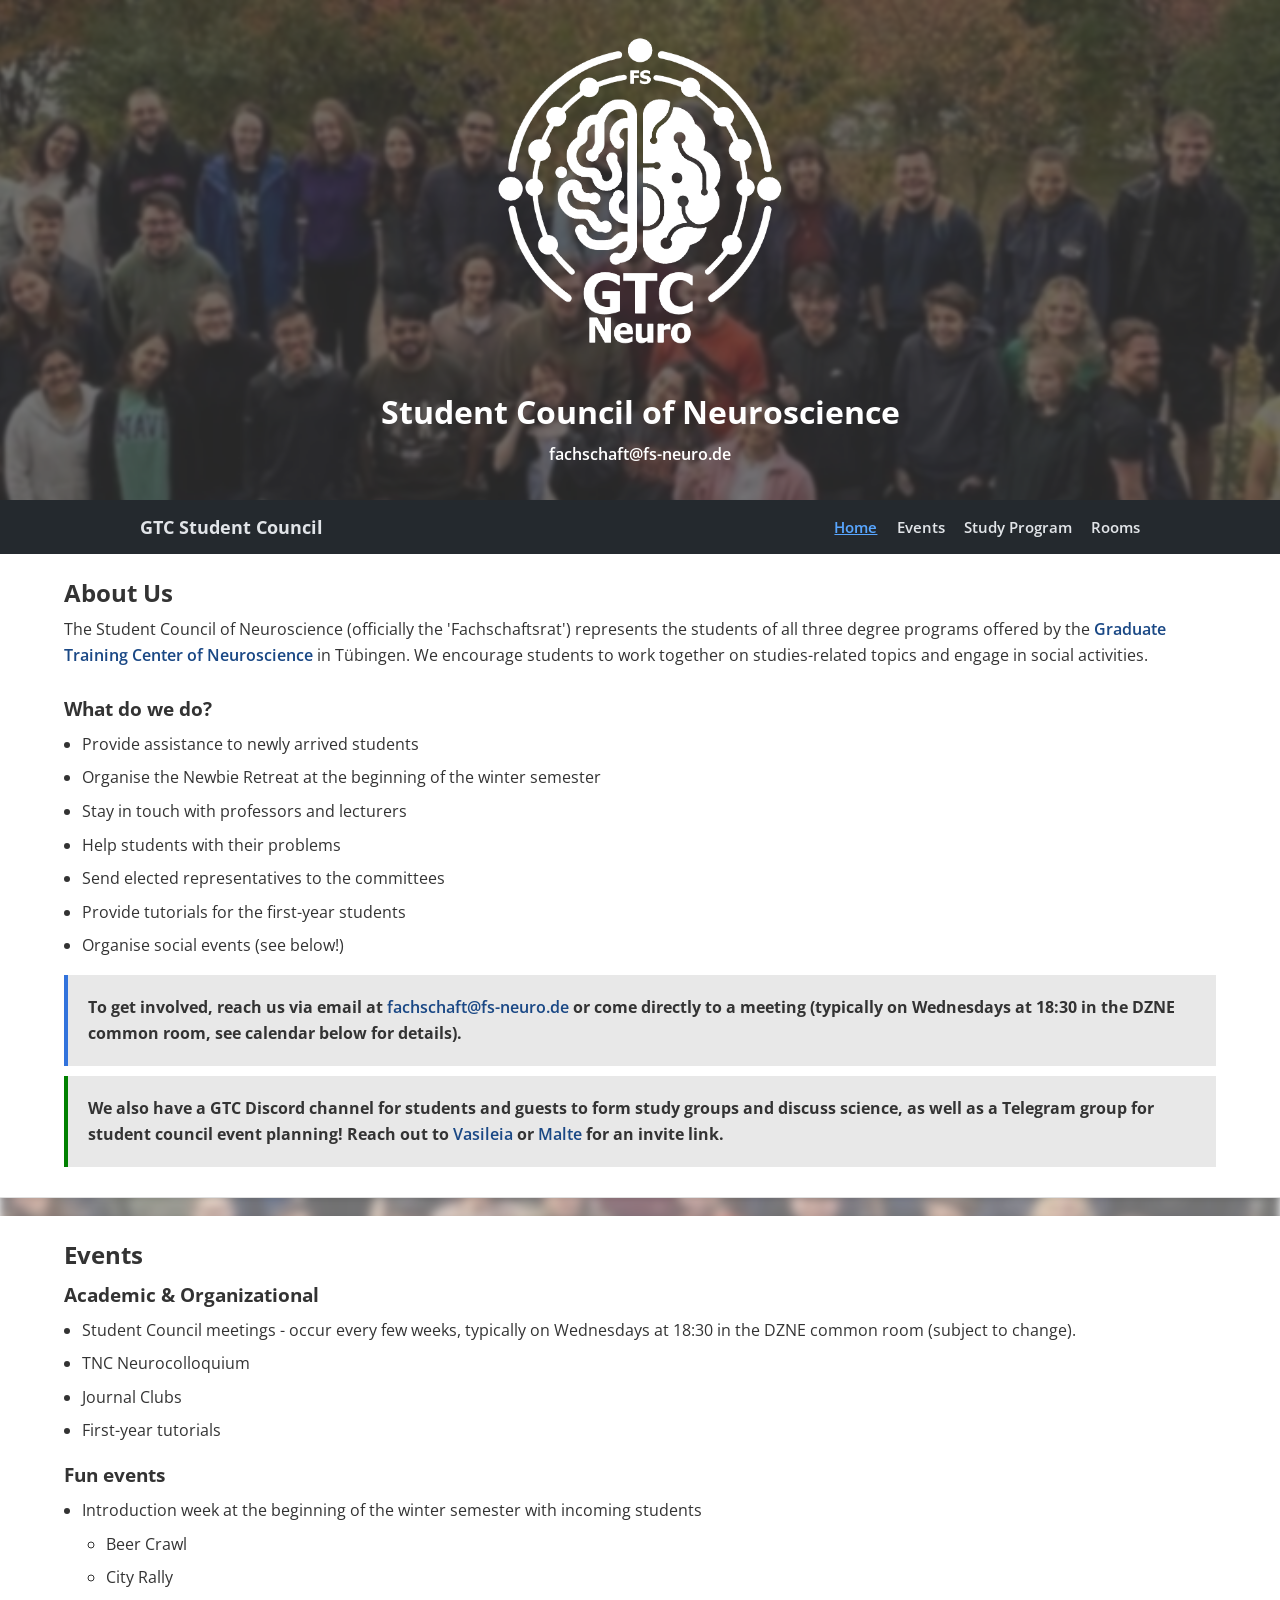
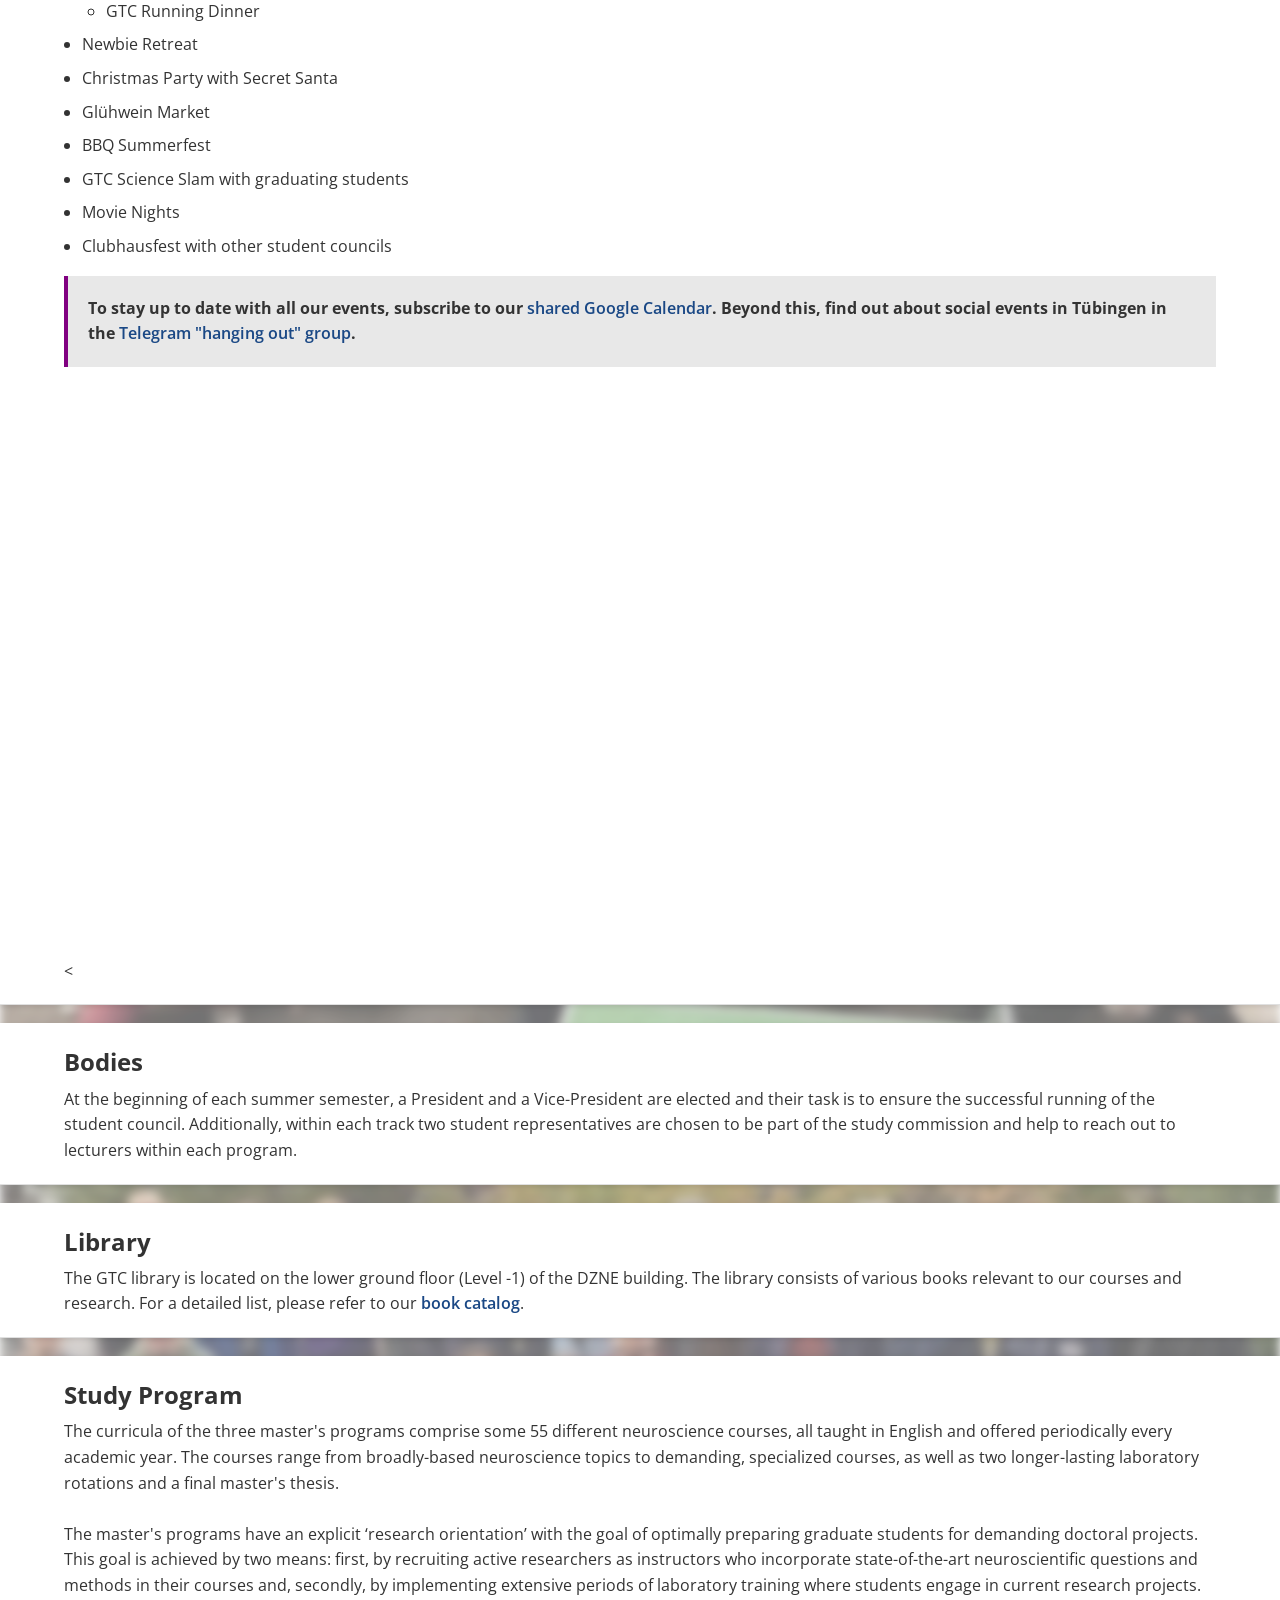
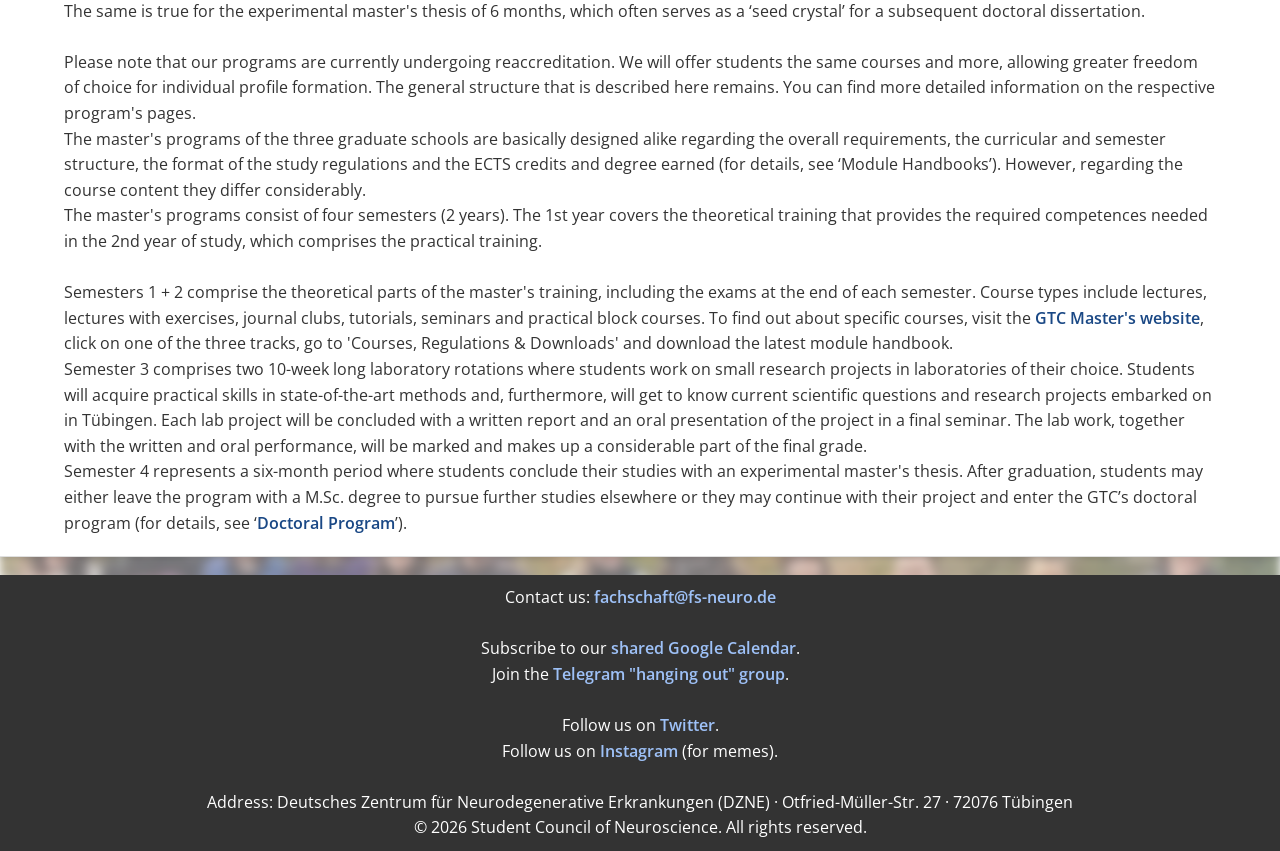
==== index.html @ a89cebf0 "Update index.html" ====
<!DOCTYPE html>
<html lang="en">
<head>
    <meta charset="UTF-8">
    <meta name="viewport" content="width=device-width, initial-scale=1.0">
    <title>Student Council of Neuroscience</title>
    <link rel="stylesheet" type="text/css" href="style.css">
    <script src="script.js"></script>
    <link rel="icon" href="Logo_cutout.ico">
</head>
<body>
    <!-- Header with background image -->
    <header class="hero-header">
        <div class="header-overlay">
            <div class="container">
                <img src="Logo_white_final_transparent.png" alt="GTC Logo" class="logo responsive-img">
                <h1>Student Council of Neuroscience</h1>
                <p><a href="mailto:fachschaft@fs-neuro.de">fachschaft@fs-neuro.de</a></p>
            </div>
        </div>
    </header>
    <nav class="site-nav">
      <div class="nav-container">
        <a href="index.html" class="nav-brand">GTC Student Council</a>
            <div class="nav-links">
                <a href="index.html" class="active">Home</a>
                <a href="events.html">Events</a>
                <a href="study-program.html">Study Program</a>
                <a href="lib.html">Rooms</a>
            </div>
        </div>
      </div>
    </nav>

    <section>
        <div class="scroll-animation">
            <h2>About Us</h2>
            <p>The Student Council of Neuroscience (officially the 'Fachschaftsrat') represents the students of all three degree programs offered by the <a href="https://www.neuroschool-tuebingen.de/">Graduate Training Center of Neuroscience</a> in Tübingen. We encourage students to work together on studies-related topics and engage in social activities.</p>
            <br>
            <h3>What do we do?</h3>
            <ul>
                <li>Provide assistance to newly arrived students</li>
                <li>Organise the Newbie Retreat at the beginning of the winter semester</li>
                <li>Stay in touch with professors and lecturers</li>
                <li>Help students with their problems</li>
                <li>Send elected representatives to the committees</li>
                <li>Provide tutorials for the first-year students</li>
                <li>Organise social events (see below!)</li>
            </ul>

            <div class="callout">
            <p>To get involved, reach us via email at <a href="mailto:fachschaft@fs-neuro.de">fachschaft@fs-neuro.de</a> or come directly to a meeting (typically on Wednesdays at 18:30 in the DZNE common room, see calendar below for details).</p>
            </div>
            <br>
            <div class="callout2">
            <p> We also have a GTC Discord channel for students and guests to form study groups and discuss science, as well as a Telegram group for student council event planning! Reach out to <a href="https://t.me/vasileiaskl">Vasileia</a> or <a href="https://t.me/mal_tek">Malte</a> for an invite link.</p>
            </div>
        </div>
    </section>   

    <!-- Events Section -->
    <section id="events">
        <div class="scroll-animation">
            <h2>Events</h2>
            <h3>Academic & Organizational</h3>
            <ul>
                <li>
                    Student Council meetings - occur every few weeks, typically on Wednesdays at 18:30 in the DZNE common room (subject to change).
                </li>
                <li>TNC Neurocolloquium</li>
                <li>Journal Clubs</li>
                <li>First-year tutorials</li>
            </ul>
            <h3>Fun events</h3>
            <ul>
                <li>
                    Introduction week at the beginning of the winter semester with incoming students
                    <ul>
                        <li>Beer Crawl</li>
                        <li>City Rally</li>
                        <li>GTC Running Dinner</li>
                    </ul>
                </li>
                <li>Newbie Retreat</li>
                <li>Christmas Party with Secret Santa</li>
                <li>Glühwein Market</li>
                <li>BBQ Summerfest</li>
                <li>GTC Science Slam with graduating students</li>
                <li>Movie Nights</li>
                <li>Clubhausfest with other student councils</li>
            </ul>

            <div class="callout3">
                <p>To stay up to date with all our events, subscribe to our <a href="https://calendar.google.com/calendar/u/0?cid=NzgxNDgyOGUyZGNlMDJkZGMzODI5ZjZhM2Y2NTk3ZTMyMmFkNTI2OGQ1N2U0Y2ZlYzFlNTBiNWQ2YTU5ZjQ2N0Bncm91cC5jYWxlbmRhci5nb29nbGUuY29t">shared Google Calendar</a>. Beyond this, find out about social events in Tübingen in the <a href="https://t.me/+iCToRaOh5ek5MDE0">Telegram "hanging out" group</a>.</p>
                    </div>

            <!-- Google Calendar Embed Code -->
            <<iframe 
                src="https://calendar.google.com/calendar/embed?src=7814828e2dce02ddc3829f6a3f6597e322ad5268d57e4cfec1e50b5d6a59f467%40group.calendar.google.com&ctz=Europe%2FBelgrade" 
                style="border: 0; width: 100%; max-width: 800px; height: 600px;" 
                frameborder="0" 
                scrolling="no">
            </iframe>
        </div>
    </section>

    <!-- Bodies Section -->
    <section id="bodies">
        <h2>Bodies</h2>
        <p>At the beginning of each summer semester, a President and a Vice-President are elected and their task is to ensure the successful running of the student council. Additionally, within each track two student representatives are chosen to be part of the study commission and help to reach out to lecturers within each program.</p>
    </section>


    <!-- Library Section -->
    <section id="library">
        <h2>Library</h2>
        <p>The GTC library is located on the lower ground floor (Level -1) of the DZNE building. The library consists of various books relevant to our courses and research. For a detailed list, please refer to our <a href="https://www.neuroschool-tuebingen.de/fileadmin/user_upload/documents/others/Books-Categories_May2019.pdf" target="_blank">book catalog</a>.</p>
    </section>

    <!-- Study Program Section -->
    <section id="study-program">
        <h2>Study Program</h2>
        <p>The curricula of the three master's programs comprise some 55 different neuroscience courses, all taught in English and offered periodically every academic year. The courses range from broadly-based neuroscience topics to demanding, specialized courses, as well as two longer-lasting laboratory rotations and a final master's thesis.</p>
        <br>
        <p>The master's programs have an explicit ‘research orientation’ with the goal of optimally preparing graduate students for demanding doctoral projects. This goal is achieved by two means: first, by recruiting active researchers as instructors who incorporate state-of-the-art neuroscientific questions and methods in their courses and, secondly, by implementing extensive periods of laboratory training where students engage in current research projects. The same is true for the experimental master's thesis of 6 months, which often serves as a ‘seed crystal’ for a subsequent doctoral dissertation.</p>
        <br>
        <p>Please note that our programs are currently undergoing reaccreditation. We will offer students the same courses and more, allowing greater freedom of choice for individual profile formation. The general structure that is described here remains. You can find more detailed information on the respective program's pages.</p>
        <p>The master's programs of the three graduate schools are basically designed alike regarding the overall requirements, the curricular and semester structure, the format of the study regulations and the ECTS credits and degree earned (for details, see ‘Module Handbooks’). However, regarding the course content they differ considerably.</p>
        <p>The master's programs consist of four semesters (2 years). The 1st year covers the theoretical training that provides the required competences needed in the 2nd year of study, which comprises the practical training.</p>
        <br>
        <p>Semesters 1 + 2 comprise the theoretical parts of the master's training, including the exams at the end of each semester. Course types include lectures, lectures with exercises, journal clubs, tutorials, seminars and practical block courses. To find out about specific courses, visit the <a href="https://www.neuroschool-tuebingen.de/master/">GTC Master's website</a>, click on one of the three tracks, go to 'Courses, Regulations & Downloads' and download the latest module handbook.</p>
        <p>Semester 3 comprises two 10-week long laboratory rotations where students work on small research projects in laboratories of their choice. Students will acquire practical skills in state-of-the-art methods and, furthermore, will get to know current scientific questions and research projects embarked on in Tübingen. Each lab project will be concluded with a written report and an oral presentation of the project in a final seminar. The lab work, together with the written and oral performance, will be marked and makes up a considerable part of the final grade.</p>
        <p>Semester 4 represents a six-month period where students conclude their studies with an experimental master's thesis. After graduation, students may either leave the program with a M.Sc. degree to pursue further studies elsewhere or they may continue with their project and enter the GTC’s doctoral program (for details, see ‘<a href="https://www.neuroschool-tuebingen.de/phd/">Doctoral Program</a>’).</p>
    </section>


    <!-- Footer -->
    <footer>
        <p>Contact us: <a href="mailto:fachschaft@fs-neuro.de">fachschaft@fs-neuro.de</a></p>
        <br>
        <p>Subscribe to our <a href="https://calendar.google.com/calendar/u/0?cid=NzgxNDgyOGUyZGNlMDJkZGMzODI5ZjZhM2Y2NTk3ZTMyMmFkNTI2OGQ1N2U0Y2ZlYzFlNTBiNWQ2YTU5ZjQ2N0Bncm91cC5jYWxlbmRhci5nb29nbGUuY29t">shared Google Calendar</a>.</p>
        <p>Join the <a href="https://t.me/+iCToRaOh5ek5MDE0">Telegram "hanging out" group</a>.</p></p>
        <br>
        <p>Follow us on <a href="https://x.com/GTCTueSC">Twitter</a>.</p>
        <p>Follow us on <a href="https://www.instagram.com/gtcneuro/?hl=en">Instagram</a> (for memes).</p>
        <br>
        <p>Address: Deutsches Zentrum für Neurodegenerative Erkrankungen (DZNE) · Otfried-Müller-Str. 27 · 72076 Tübingen</p>
        <p>&copy; <script>document.write(new Date().getFullYear());</script> Student Council of Neuroscience. All rights reserved.</p>
    </footer>

</body>
</html>
---- style.css ----
/* ====== IMPORTS ====== */
@import url('https://fonts.googleapis.com/css2?family=Open+Sans:wght@400;500;600;700&display=swap');

/* ====== RESET ====== */
* {
    margin: 0;
    padding: 0;
    box-sizing: border-box;
}

/* ====== BASE STYLES ====== */
html {
    scroll-behavior: smooth;
}

body {
    font-family: 'Open Sans', sans-serif;
    line-height: 1.6;
    color: #333;
    background-color: transparent; /* Change from #f4f4f4 to transparent */
    position: relative; /* Add this */
}

/* ====== TYPOGRAPHY ====== */
h1, h2, h3, h4, h5, h6 {
    margin-bottom: 5px;
}

/* ====== LINKS ====== */
a {
    font-weight: 610;
    color: #1a4885;
    text-decoration: none;
    transition: all 0.3s ease;
}

a:visited {
    color: #1a4885;
}

a:hover {
    font-size: 100.5%;
    text-decoration: underline;
}

/* ====== HEADER ====== */
header {
    background-color: #ffffff;
    color: #333;
    padding: 10px 0;
    text-align: center;
}

header h1 {
    color: white;
    margin-bottom: 5px;
}

header a, header a:visited {
    color: white;
}

.hero-header {
    background-image: url('newbie_retreat.png');
    background-size: cover;
    background-position: top center;
    background-attachment: fixed;
    color: white;
    text-align: center;
    padding: 250px 0;
    position: relative;
    background-repeat: repeat-y; /* Allow it to repeat vertically */
    z-index: 1; /* Ensure it's above the continuous background */
}

.header-overlay {
    position: absolute;
    top: 0;
    left: 0;
    width: 100%;
    height: 100%;
    background-color: rgba(0, 0, 0, 0.5);
    display: flex;
    align-items: center;
    justify-content: center;
}

/* Logo */
.logo {
    display: block;
    margin: auto auto 40px;
    width: 300px;
    height: auto;
}

/* ====== SECTIONS ====== */
section {
    padding: 20px 5%;
    background: white;
    box-shadow: 0 2px 5px rgba(0, 0, 0, 0.1);
    border-bottom: 1px solid #e0e0e0;
    margin-bottom: 18px; /* Consistent gap between sections */
    transform: translateY(0);
    opacity: 1;
    transition: transform 0.8s ease, opacity 0.8s ease;
    position: relative; /* Add this */
    z-index: 1; /* Ensure consistent z-index for all sections */
}

/* List styling - proper indentation */
ul, ol {
    padding-left: 1.1em;
    margin-top: 0.5em;
    margin-bottom: 1em;
}

ul ul, ol ol, ul ol, ol ul {
    margin-bottom: 0; /* No extra margin for nested lists */
    padding-left: 1.5em; /* Slightly smaller indent for nested lists */
}

li {
    margin-bottom: 0.5em; /* Space between list items */
}

/* For lists inside callouts, adjust indentation */
.callout ul, .callout ol,
.callout2 ul, .callout2 ol,
.callout3 ul, .callout3 ol {
    padding-left: 1.5em;
    margin-top: 0.5em;
}

/* ====== CALLOUTS ====== */
.callout,
.callout2,
.callout3 {
    border-left: 4px solid;
    background-color: #e8e8e8;
    padding: 20px;
    margin: 10px 0;
    font-weight: bold;
}

.callout {
    border-left-color: #3273dc;
}

.callout2 {
    border-left-color: #008000;
}

.callout3 {
    border-left-color: #800080;
}

.callout p,
.callout2 p,
.callout3 p {
    margin: 0;
}

.callout a,
.callout2 a,
.callout3 a {
    color: #1a4885;
}

.callout a:hover,
.callout2 a:hover,
.callout3 a:hover {
    text-decoration: underline;
}

.callout + br,
.callout2 + br,
.callout3 + br {
    display: none;
}

/* ====== FOOTER ====== */
footer {
    background-color: #333;
    color: white;
    text-align: center;
    padding: 10px 0;
}

footer a,
footer a:visited {
    color: #9ec1f7;
    text-decoration: none;
}

footer a:hover {
    text-decoration: underline;
}


/* Responsive images */
img.responsive-img {
    max-width: 100%;
    height: auto;
    display: block;
}

.large-img-mobile {
    width: 100%;
    height: auto;
}

/* ====== PARALLAX STYLES ====== */
.parallax-bg {
    position: relative;
    overflow: hidden;
}

.parallax-bg::before {
    content: "";
    position: fixed;
    top: 0;
    left: 0;
    right: 0;
    bottom: 0;
    z-index: -1;
    background-size: cover;
    background-position: center;
    transform: translateZ(0);
    will-change: transform;
}

/* Continuous parallax background with stacked images */
.continuous-parallax-bg {
    position: fixed;
    top: 0;
    left: 0;
    width: 100%;
    height: 300vh; /* Taller than viewport to hold stacked images */
    z-index: -10;
    pointer-events: none;
    will-change: transform;
}

.parallax-layer {
    position: absolute;
    width: 100%;
    height: 100vh;
    background-size: cover;
    background-position: center;
    background-repeat: no-repeat;
    will-change: transform;
    filter: blur(5px); /* Optional blur effect */
}

/* ====== MEDIA QUERIES ====== */
@media (max-width: 768px) {
    .scroll-animation {
        transform: translateY(30px);
    }
    
    .container {
        width: 95%;
        padding: 0 2.5%;
    }
    
    .large-img-mobile {
        width: 50%;
    }
    
    /* Base font size increase */
    body {
        font-size: 16px;
        line-height: 1.7;
    }
    
    /* Header & hero adjustments */
    .hero-header {
        padding: 150px 0 50px;  /* Reduced top padding for smaller screens */
        max-height: 500px;  /* Remove max height constraint */
        min-height: 55vh;  /* Ensure minimum height */
        background-size: auto;  /* Reset to normal size */
        background-position: top center;  /* Center the image horizontally and vertically */
        background-repeat: repeat-x;  /* Add horizontal repetition */
    }
    

    .header-overlay {
        display: flex;
        flex-direction: column;
        justify-content: center;
        background-color: rgba(0, 0, 0, 0.4);  /* Slightly lighter overlay */
        padding: 30px 15px;
        height: 100%;
    }
    
    .container {
        position: relative;
        z-index: 2;
    }
    
    header h1 {
        font-size: 28px;
        margin: 10px 0;
        padding: 0 10px;
    }
    
    .logo {
        width: 220px;  /* Slightly smaller logo on mobile */
    }
    
    /* Heading sizes */
    h1 {
        font-size: 28px;
    }
    
    h2 {
        font-size: 24px;
        margin-top: 10px;
    }
    
    h3 {
        font-size: 20px;
    }
    
    /* Section spacing */
    section {
        padding: 25px 20px;
        margin-bottom: 15px;
    }
    
    /* Callouts adjustments */
    .callout, .callout2, .callout3 {
        padding: 15px;
    }
    
    /* Links - increase touch target size */
    a {
        padding: 2px 0;
    }
    
    footer a {
        padding: 5px 0;
        display: inline-block;  /* Makes the touch target taller */
    }
    
    /* Embedded calendar */
    iframe {
        height: 400px;
    }
    
    .container {
        width: 100%;
        padding: 0 15px;
    }
    
    .large-img-mobile {
        width: 100%;
    }
    
    /* Remove animation for better performance */
    .scroll-animation {
        transform: none;
    }
    
    /* Improve spacing between elements */
    br {
        display: block;
        margin: 5px 0;
    }
    
    /* Footer adjustments */
    footer {
        padding: 20px 15px;
    }
    
    /* Change the continuous parallax background for mobile */
    .continuous-parallax-bg {
        height: 400vh;  /* Increase height for better coverage */
        top: -50px;  /* Start above the viewport to ensure top coverage */
    }
    
    .parallax-layer {
        background-repeat: repeat-x repeat-y !important;  /* Add vertical repetition */
        height: 120vh;  /* Make layers taller */
    }
}

/* Extra small devices */
@media (max-width: 480px) {
    body {
        font-size: 17px;  /* Even larger font on smallest screens */
    }
    
    h1 {
        font-size: 26px;
    }
    
    .hero-header {
        padding: 150px 0 50px;  /* Reduced top padding for smaller screens */
        max-height: 400px;  /* Remove max height constraint */
        min-height: 45vh;  /* Ensure minimum height */
        background-size: auto;  /* Wider than 100% to show more width */
        background-position: top center;  /* Center the image horizontally and vertically */
        background-repeat: repeat-x !important;  /* Force horizontal repetition */
    }
    
    header h1 {
        font-size: 24px;
        line-height: 1.3;
        margin: 15px 0;
    }
    
    .logo {
        width: 180px;
        margin-bottom: 25px;
    }
    
    /* Further reduce spacing */
    section {
        padding: 20px 15px;
    }
    
    /* Make list text more readable */
    li {
        margin-bottom: 8px;
    }

}

.site-nav {
  background-color: #24292e;
  padding: 0.8rem 1.5rem;
  position: sticky;
  top: 0;
  z-index: 100;
}

.nav-container {
  max-width: 1000px;
  margin: 0 auto;
  display: flex;
  justify-content: space-between;
  align-items: center;
  flex-wrap: wrap;
  gap: 1rem;
}

.nav-brand {
  color: #e1e4e8;
  font-weight: bold;
  text-decoration: none;
  font-size: 1.1rem;
}
.nav-brand:visited,
.nav-brand:active
{
  color: #e1e4e8; /* Changes color for pages the user has already visited */
}

.nav-links {
  display: flex;
  gap: 1.2rem;
}

.nav-links a {
  color: #e1e4e8;
  text-decoration: none;
  font-size: 0.95rem;
  transition: color 0.2s ease;
}

.nav-links a:hover,
.nav-links a.active {
  color: #58a6ff;
  text-decoration: underline;
}
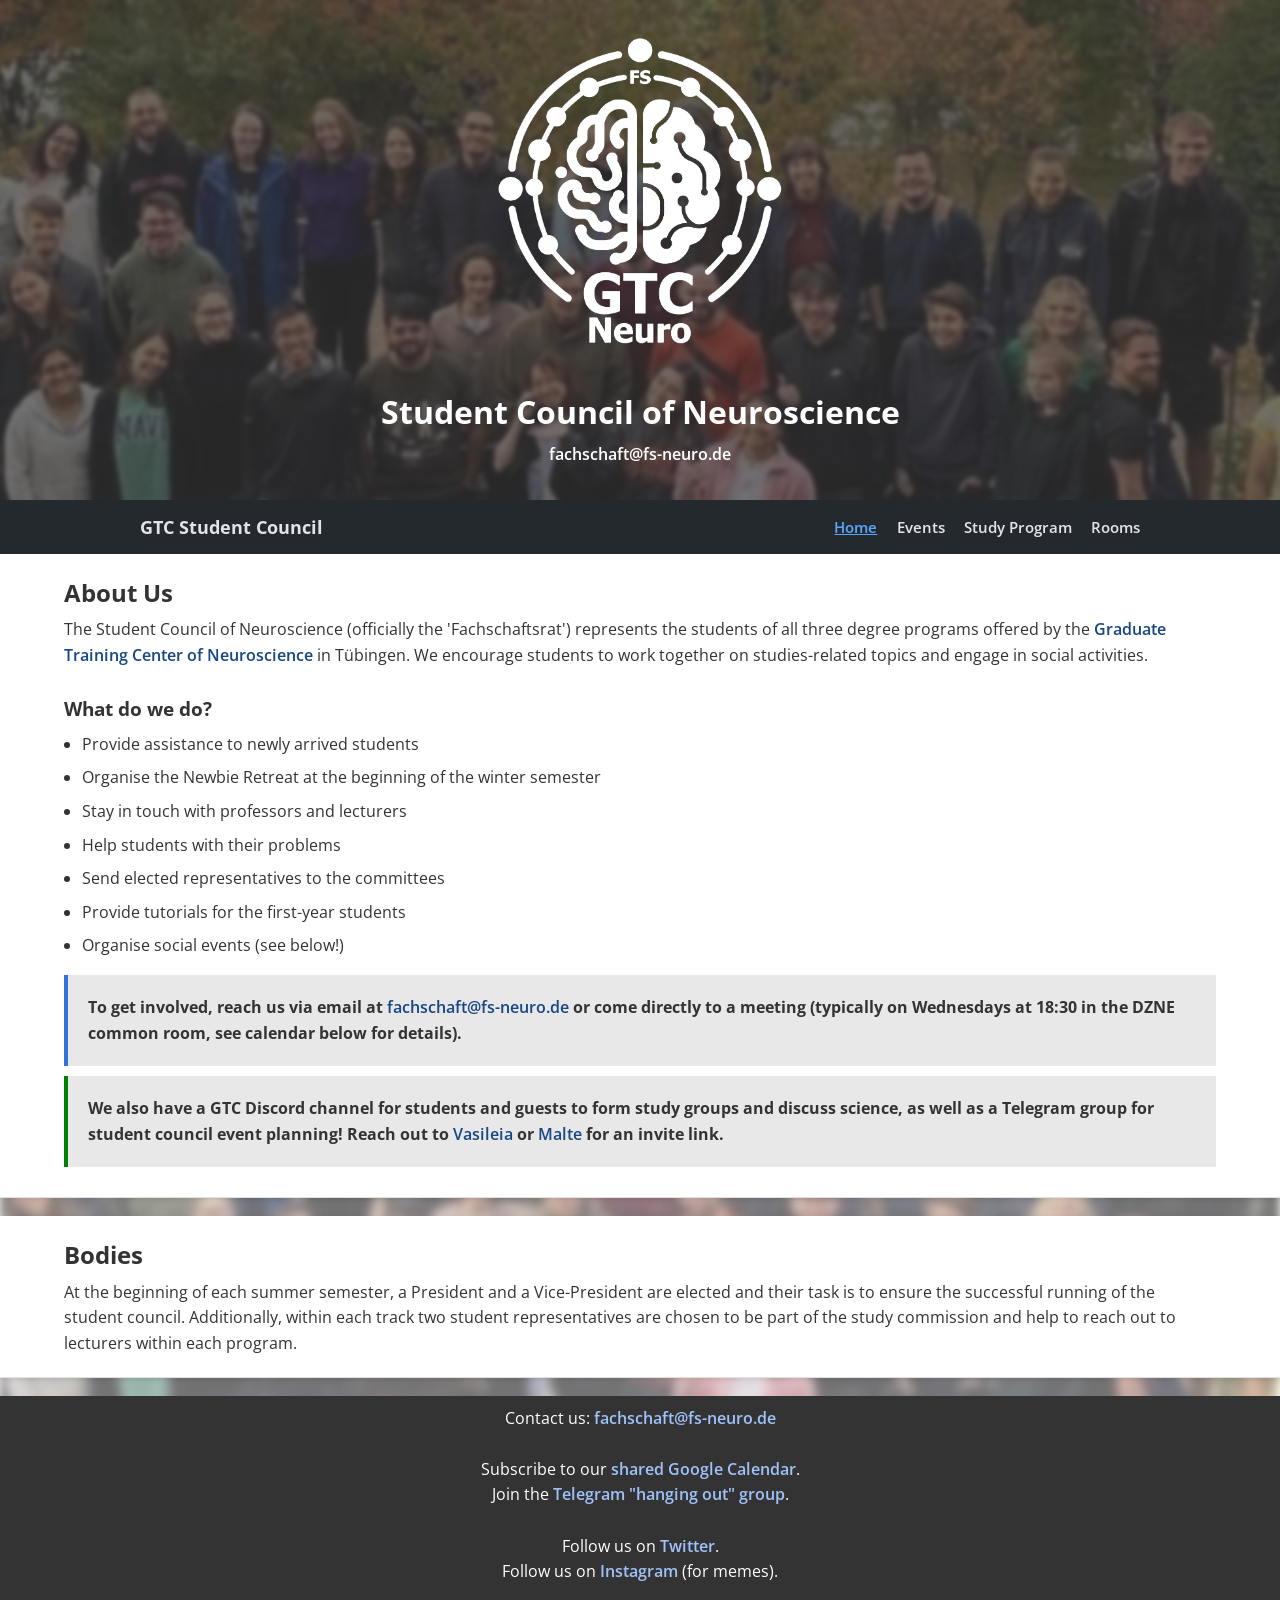
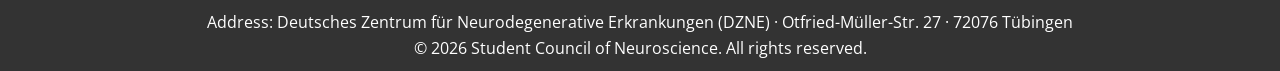
==== commit 95a2ad1d: "Fix HTML structure and navigation links" ====
--- a/index.html
+++ b/index.html
@@ -19,17 +19,18 @@
             </div>
         </div>
     </header>
+
+    <!-- Navigation Bar -->
     <nav class="site-nav">
-      <div class="nav-container">
-        <a href="index.html" class="nav-brand">GTC Student Council</a>
+        <div class="nav-container">
+            <a href="index.html" class="nav-brand">GTC Student Council</a>
             <div class="nav-links">
                 <a href="index.html" class="active">Home</a>
                 <a href="events.html">Events</a>
                 <a href="study-program.html">Study Program</a>
-                <a href="lib.html">Rooms</a>
+                <a href="library.html">Rooms</a>
             </div>
         </div>
-      </div>
     </nav>
 
     <section>
@@ -56,52 +57,6 @@
             <p> We also have a GTC Discord channel for students and guests to form study groups and discuss science, as well as a Telegram group for student council event planning! Reach out to <a href="https://t.me/vasileiaskl">Vasileia</a> or <a href="https://t.me/mal_tek">Malte</a> for an invite link.</p>
             </div>
         </div>
-    </section>   
-
-    <!-- Events Section -->
-    <section id="events">
-        <div class="scroll-animation">
-            <h2>Events</h2>
-            <h3>Academic & Organizational</h3>
-            <ul>
-                <li>
-                    Student Council meetings - occur every few weeks, typically on Wednesdays at 18:30 in the DZNE common room (subject to change).
-                </li>
-                <li>TNC Neurocolloquium</li>
-                <li>Journal Clubs</li>
-                <li>First-year tutorials</li>
-            </ul>
-            <h3>Fun events</h3>
-            <ul>
-                <li>
-                    Introduction week at the beginning of the winter semester with incoming students
-                    <ul>
-                        <li>Beer Crawl</li>
-                        <li>City Rally</li>
-                        <li>GTC Running Dinner</li>
-                    </ul>
-                </li>
-                <li>Newbie Retreat</li>
-                <li>Christmas Party with Secret Santa</li>
-                <li>Glühwein Market</li>
-                <li>BBQ Summerfest</li>
-                <li>GTC Science Slam with graduating students</li>
-                <li>Movie Nights</li>
-                <li>Clubhausfest with other student councils</li>
-            </ul>
-
-            <div class="callout3">
-                <p>To stay up to date with all our events, subscribe to our <a href="https://calendar.google.com/calendar/u/0?cid=NzgxNDgyOGUyZGNlMDJkZGMzODI5ZjZhM2Y2NTk3ZTMyMmFkNTI2OGQ1N2U0Y2ZlYzFlNTBiNWQ2YTU5ZjQ2N0Bncm91cC5jYWxlbmRhci5nb29nbGUuY29t">shared Google Calendar</a>. Beyond this, find out about social events in Tübingen in the <a href="https://t.me/+iCToRaOh5ek5MDE0">Telegram "hanging out" group</a>.</p>
-                    </div>
-
-            <!-- Google Calendar Embed Code -->
-            <<iframe 
-                src="https://calendar.google.com/calendar/embed?src=7814828e2dce02ddc3829f6a3f6597e322ad5268d57e4cfec1e50b5d6a59f467%40group.calendar.google.com&ctz=Europe%2FBelgrade" 
-                style="border: 0; width: 100%; max-width: 800px; height: 600px;" 
-                frameborder="0" 
-                scrolling="no">
-            </iframe>
-        </div>
     </section>
 
     <!-- Bodies Section -->
@@ -110,36 +65,12 @@
         <p>At the beginning of each summer semester, a President and a Vice-President are elected and their task is to ensure the successful running of the student council. Additionally, within each track two student representatives are chosen to be part of the study commission and help to reach out to lecturers within each program.</p>
     </section>
 
-
-    <!-- Library Section -->
-    <section id="library">
-        <h2>Library</h2>
-        <p>The GTC library is located on the lower ground floor (Level -1) of the DZNE building. The library consists of various books relevant to our courses and research. For a detailed list, please refer to our <a href="https://www.neuroschool-tuebingen.de/fileadmin/user_upload/documents/others/Books-Categories_May2019.pdf" target="_blank">book catalog</a>.</p>
-    </section>
-
-    <!-- Study Program Section -->
-    <section id="study-program">
-        <h2>Study Program</h2>
-        <p>The curricula of the three master's programs comprise some 55 different neuroscience courses, all taught in English and offered periodically every academic year. The courses range from broadly-based neuroscience topics to demanding, specialized courses, as well as two longer-lasting laboratory rotations and a final master's thesis.</p>
-        <br>
-        <p>The master's programs have an explicit ‘research orientation’ with the goal of optimally preparing graduate students for demanding doctoral projects. This goal is achieved by two means: first, by recruiting active researchers as instructors who incorporate state-of-the-art neuroscientific questions and methods in their courses and, secondly, by implementing extensive periods of laboratory training where students engage in current research projects. The same is true for the experimental master's thesis of 6 months, which often serves as a ‘seed crystal’ for a subsequent doctoral dissertation.</p>
-        <br>
-        <p>Please note that our programs are currently undergoing reaccreditation. We will offer students the same courses and more, allowing greater freedom of choice for individual profile formation. The general structure that is described here remains. You can find more detailed information on the respective program's pages.</p>
-        <p>The master's programs of the three graduate schools are basically designed alike regarding the overall requirements, the curricular and semester structure, the format of the study regulations and the ECTS credits and degree earned (for details, see ‘Module Handbooks’). However, regarding the course content they differ considerably.</p>
-        <p>The master's programs consist of four semesters (2 years). The 1st year covers the theoretical training that provides the required competences needed in the 2nd year of study, which comprises the practical training.</p>
-        <br>
-        <p>Semesters 1 + 2 comprise the theoretical parts of the master's training, including the exams at the end of each semester. Course types include lectures, lectures with exercises, journal clubs, tutorials, seminars and practical block courses. To find out about specific courses, visit the <a href="https://www.neuroschool-tuebingen.de/master/">GTC Master's website</a>, click on one of the three tracks, go to 'Courses, Regulations & Downloads' and download the latest module handbook.</p>
-        <p>Semester 3 comprises two 10-week long laboratory rotations where students work on small research projects in laboratories of their choice. Students will acquire practical skills in state-of-the-art methods and, furthermore, will get to know current scientific questions and research projects embarked on in Tübingen. Each lab project will be concluded with a written report and an oral presentation of the project in a final seminar. The lab work, together with the written and oral performance, will be marked and makes up a considerable part of the final grade.</p>
-        <p>Semester 4 represents a six-month period where students conclude their studies with an experimental master's thesis. After graduation, students may either leave the program with a M.Sc. degree to pursue further studies elsewhere or they may continue with their project and enter the GTC’s doctoral program (for details, see ‘<a href="https://www.neuroschool-tuebingen.de/phd/">Doctoral Program</a>’).</p>
-    </section>
-
-
     <!-- Footer -->
     <footer>
         <p>Contact us: <a href="mailto:fachschaft@fs-neuro.de">fachschaft@fs-neuro.de</a></p>
         <br>
         <p>Subscribe to our <a href="https://calendar.google.com/calendar/u/0?cid=NzgxNDgyOGUyZGNlMDJkZGMzODI5ZjZhM2Y2NTk3ZTMyMmFkNTI2OGQ1N2U0Y2ZlYzFlNTBiNWQ2YTU5ZjQ2N0Bncm91cC5jYWxlbmRhci5nb29nbGUuY29t">shared Google Calendar</a>.</p>
-        <p>Join the <a href="https://t.me/+iCToRaOh5ek5MDE0">Telegram "hanging out" group</a>.</p></p>
+        <p>Join the <a href="https://t.me/+iCToRaOh5ek5MDE0">Telegram "hanging out" group</a>.</p>
         <br>
         <p>Follow us on <a href="https://x.com/GTCTueSC">Twitter</a>.</p>
         <p>Follow us on <a href="https://www.instagram.com/gtcneuro/?hl=en">Instagram</a> (for memes).</p>
@@ -147,6 +78,5 @@
         <p>Address: Deutsches Zentrum für Neurodegenerative Erkrankungen (DZNE) · Otfried-Müller-Str. 27 · 72076 Tübingen</p>
         <p>&copy; <script>document.write(new Date().getFullYear());</script> Student Council of Neuroscience. All rights reserved.</p>
     </footer>
-
 </body>
 </html>
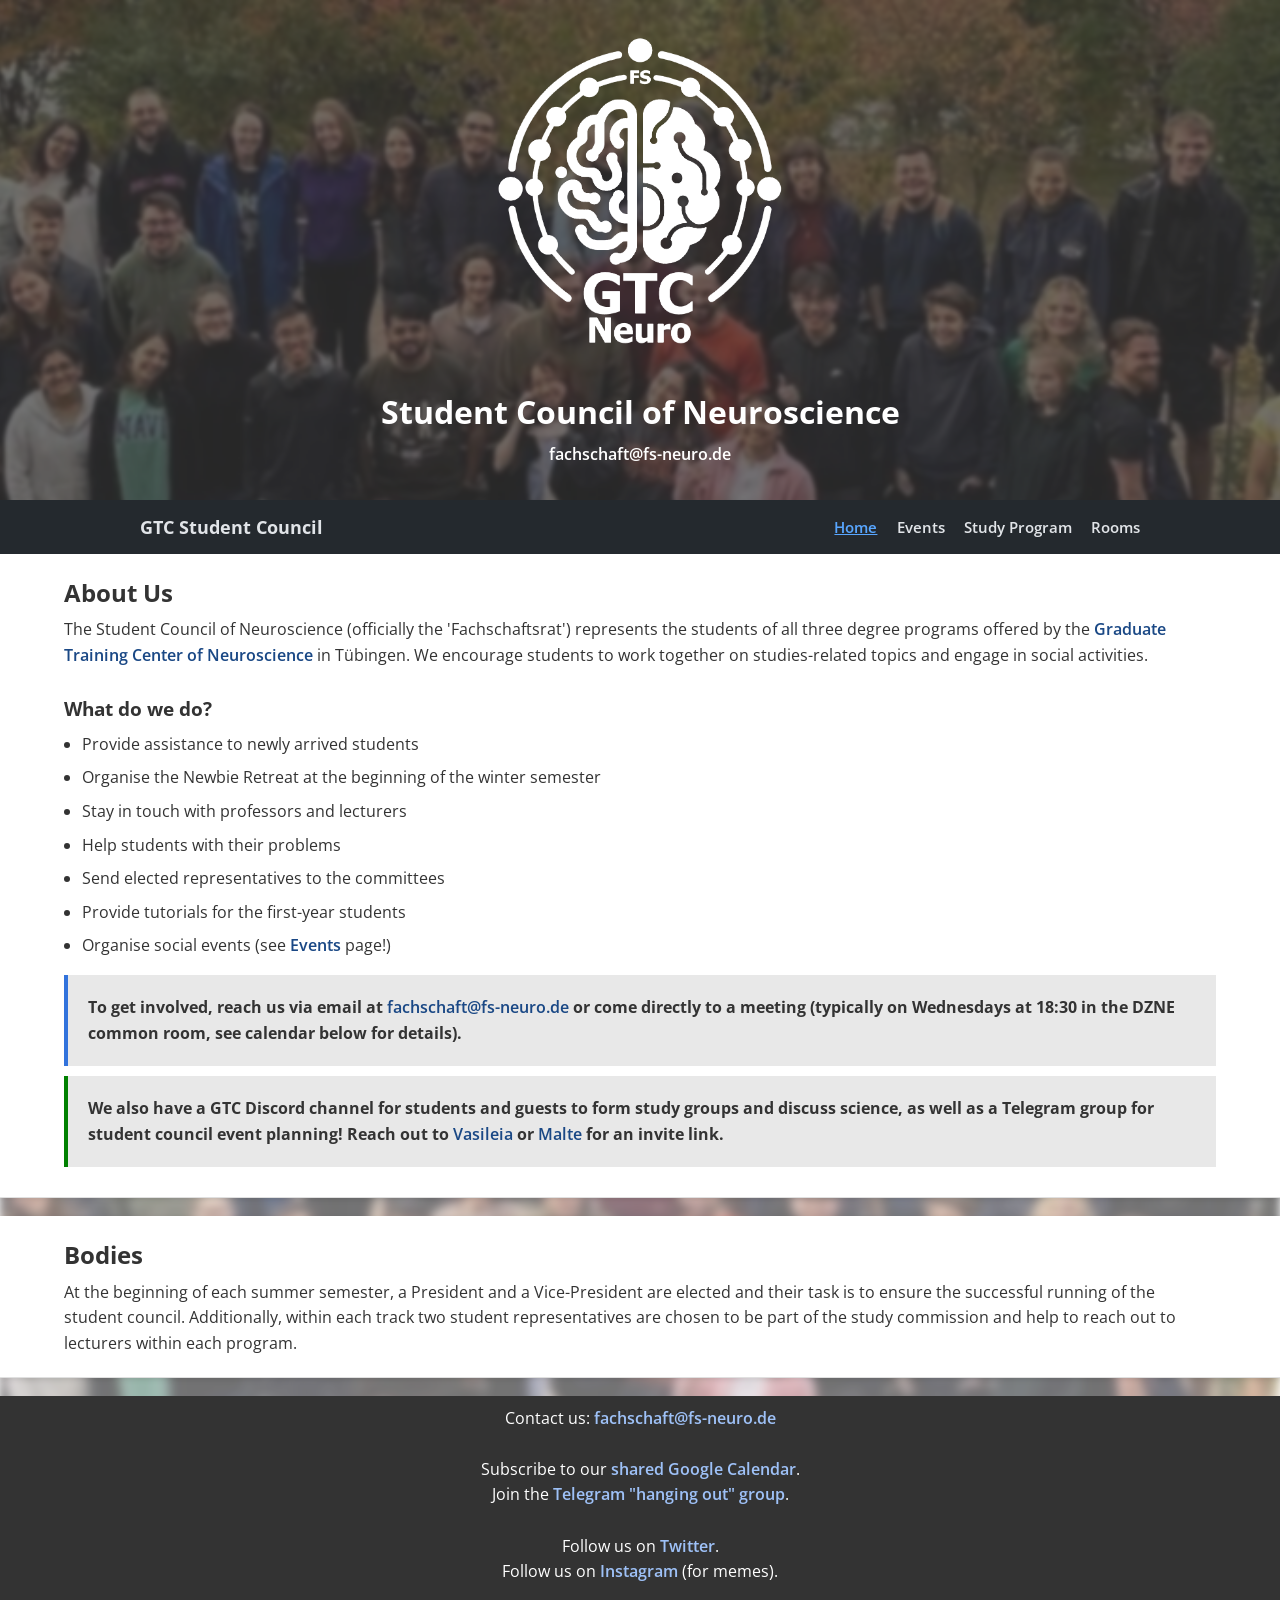
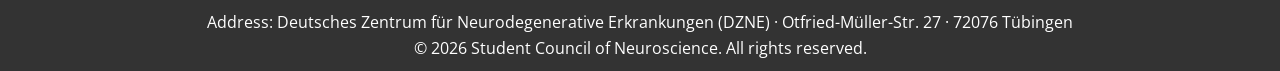
==== commit fd31c1dc: "Fix HTML encoding issues in index.html" ====
--- a/index.html
+++ b/index.html
@@ -46,7 +46,7 @@
                 <li>Help students with their problems</li>
                 <li>Send elected representatives to the committees</li>
                 <li>Provide tutorials for the first-year students</li>
-                <li>Organise social events (see below!)</li>
+                <li>Organise social events (see <a href="https://fsneuro.github.io/fsneuro/events.html">Events</a> page!)</li>
             </ul>
 
             <div class="callout">
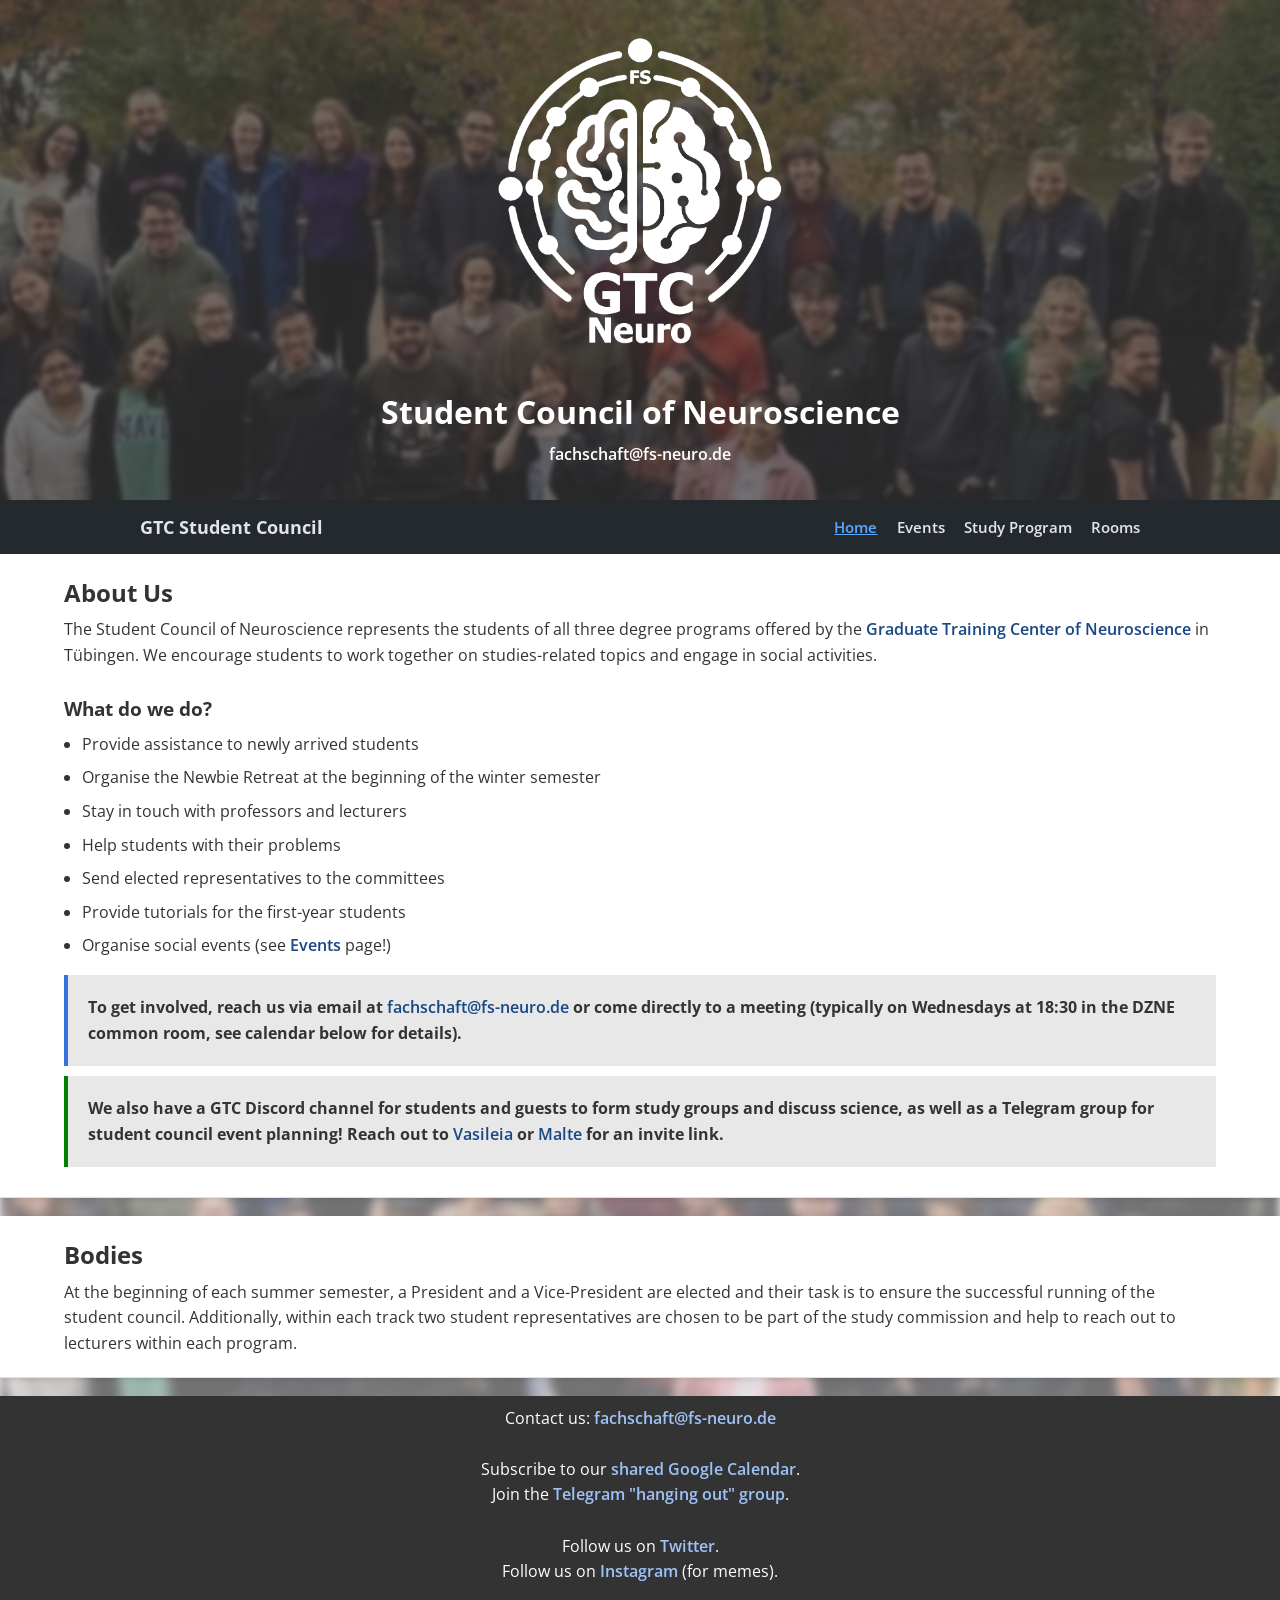
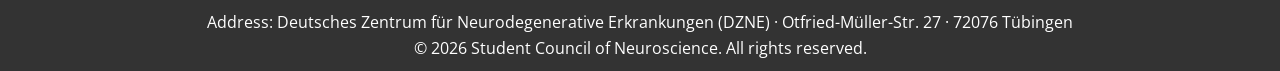
==== commit 88f845a8: "Fix HTML entity encoding in index.html" ====
--- a/index.html
+++ b/index.html
@@ -28,7 +28,7 @@
                 <a href="index.html" class="active">Home</a>
                 <a href="events.html">Events</a>
                 <a href="study-program.html">Study Program</a>
-                <a href="library.html">Rooms</a>
+                <a href="lib.html">Rooms</a>
             </div>
         </div>
     </nav>
@@ -36,7 +36,7 @@
     <section>
         <div class="scroll-animation">
             <h2>About Us</h2>
-            <p>The Student Council of Neuroscience (officially the 'Fachschaftsrat') represents the students of all three degree programs offered by the <a href="https://www.neuroschool-tuebingen.de/">Graduate Training Center of Neuroscience</a> in Tübingen. We encourage students to work together on studies-related topics and engage in social activities.</p>
+            <p>The Student Council of Neuroscience represents the students of all three degree programs offered by the <a href="https://www.neuroschool-tuebingen.de/">Graduate Training Center of Neuroscience</a> in Tübingen. We encourage students to work together on studies-related topics and engage in social activities.</p>
             <br>
             <h3>What do we do?</h3>
             <ul>
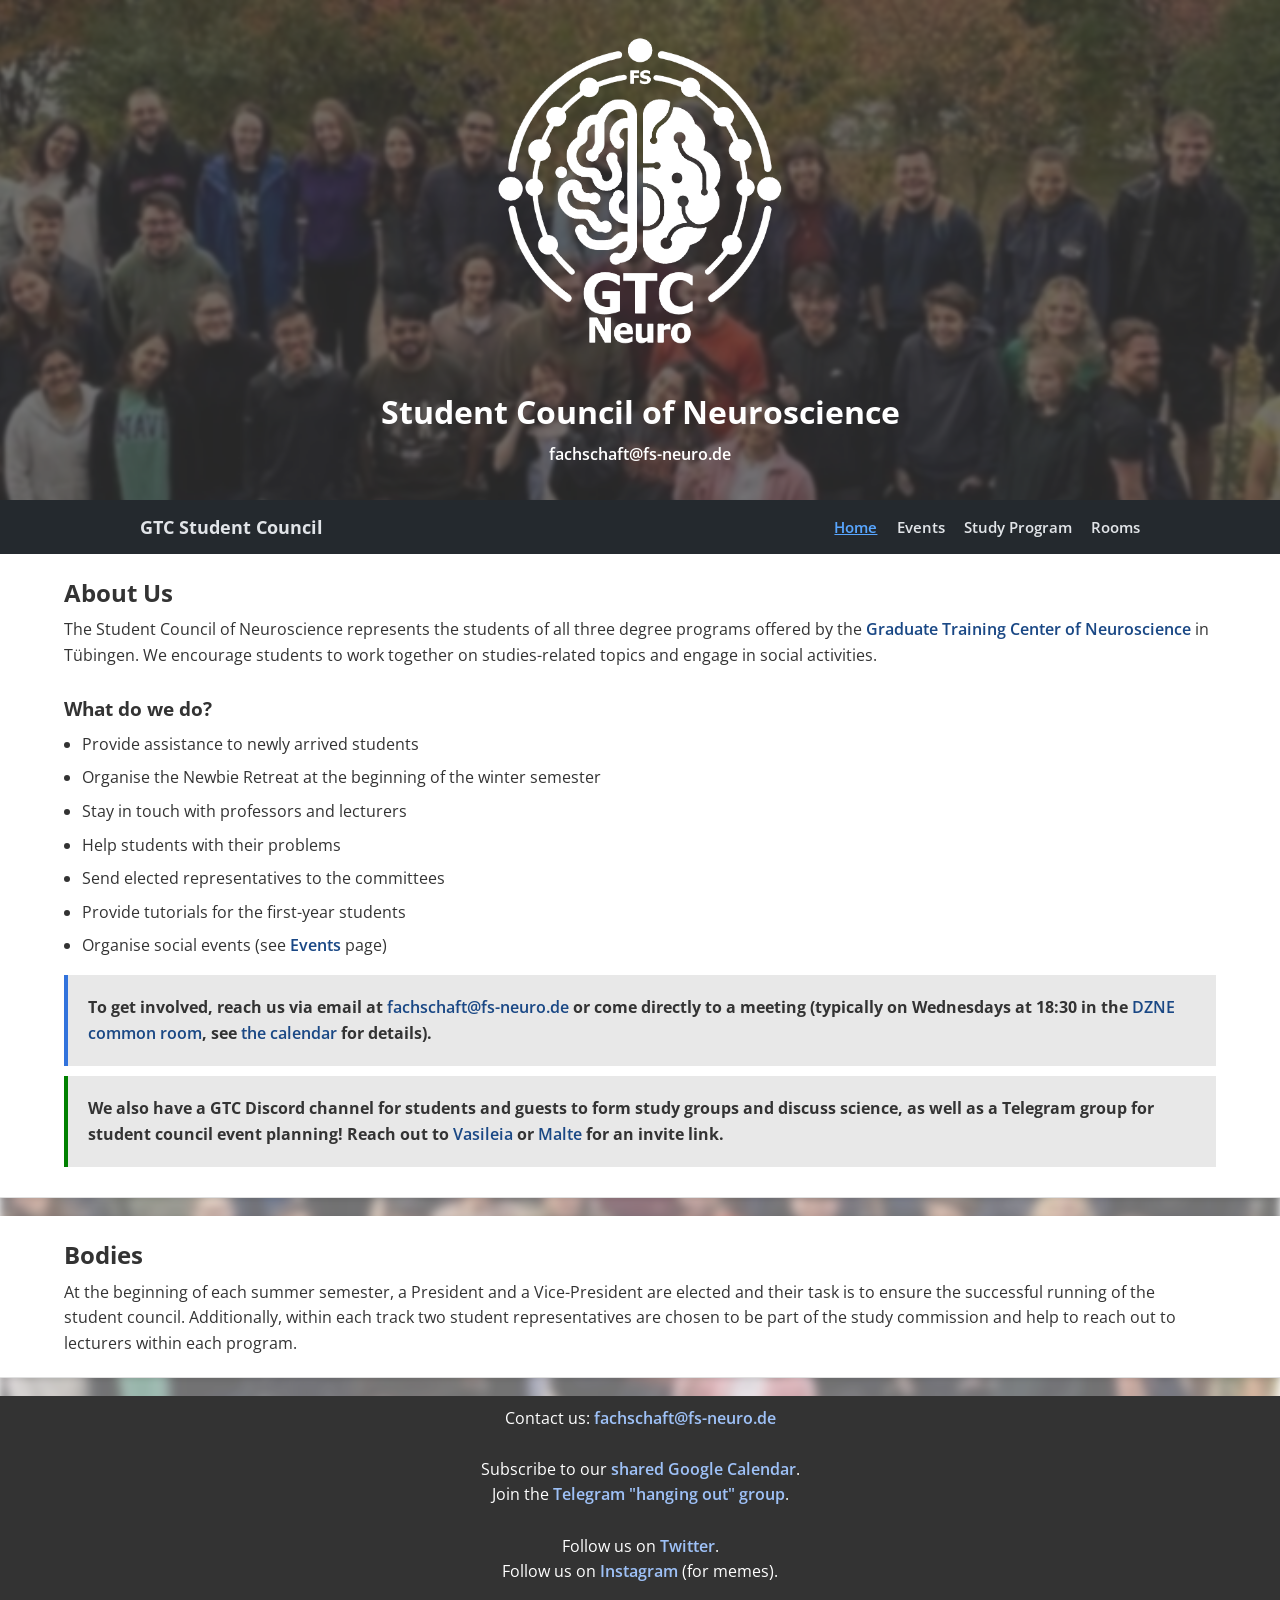
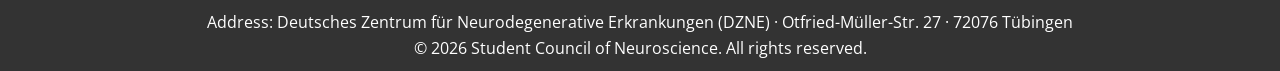
==== commit e9530ba1: "Fix HTML formatting and structure" ====
--- a/index.html
+++ b/index.html
@@ -46,11 +46,11 @@
                 <li>Help students with their problems</li>
                 <li>Send elected representatives to the committees</li>
                 <li>Provide tutorials for the first-year students</li>
-                <li>Organise social events (see <a href="https://fsneuro.github.io/fsneuro/events.html">Events</a> page!)</li>
+                <li>Organise social events (see <a href="https://fsneuro.github.io/fsneuro/events.html">Events</a> page)</li>
             </ul>
 
             <div class="callout">
-            <p>To get involved, reach us via email at <a href="mailto:fachschaft@fs-neuro.de">fachschaft@fs-neuro.de</a> or come directly to a meeting (typically on Wednesdays at 18:30 in the DZNE common room, see calendar below for details).</p>
+            <p>To get involved, reach us via email at <a href="mailto:fachschaft@fs-neuro.de">fachschaft@fs-neuro.de</a> or come directly to a meeting (typically on Wednesdays at 18:30 in the <a href="https://fsneuro.github.io/fsneuro/lib.html">DZNE common room</a>, see <a href="https://fsneuro.github.io/fsneuro/events.html">the calendar</a> for details).</p>
             </div>
             <br>
             <div class="callout2">
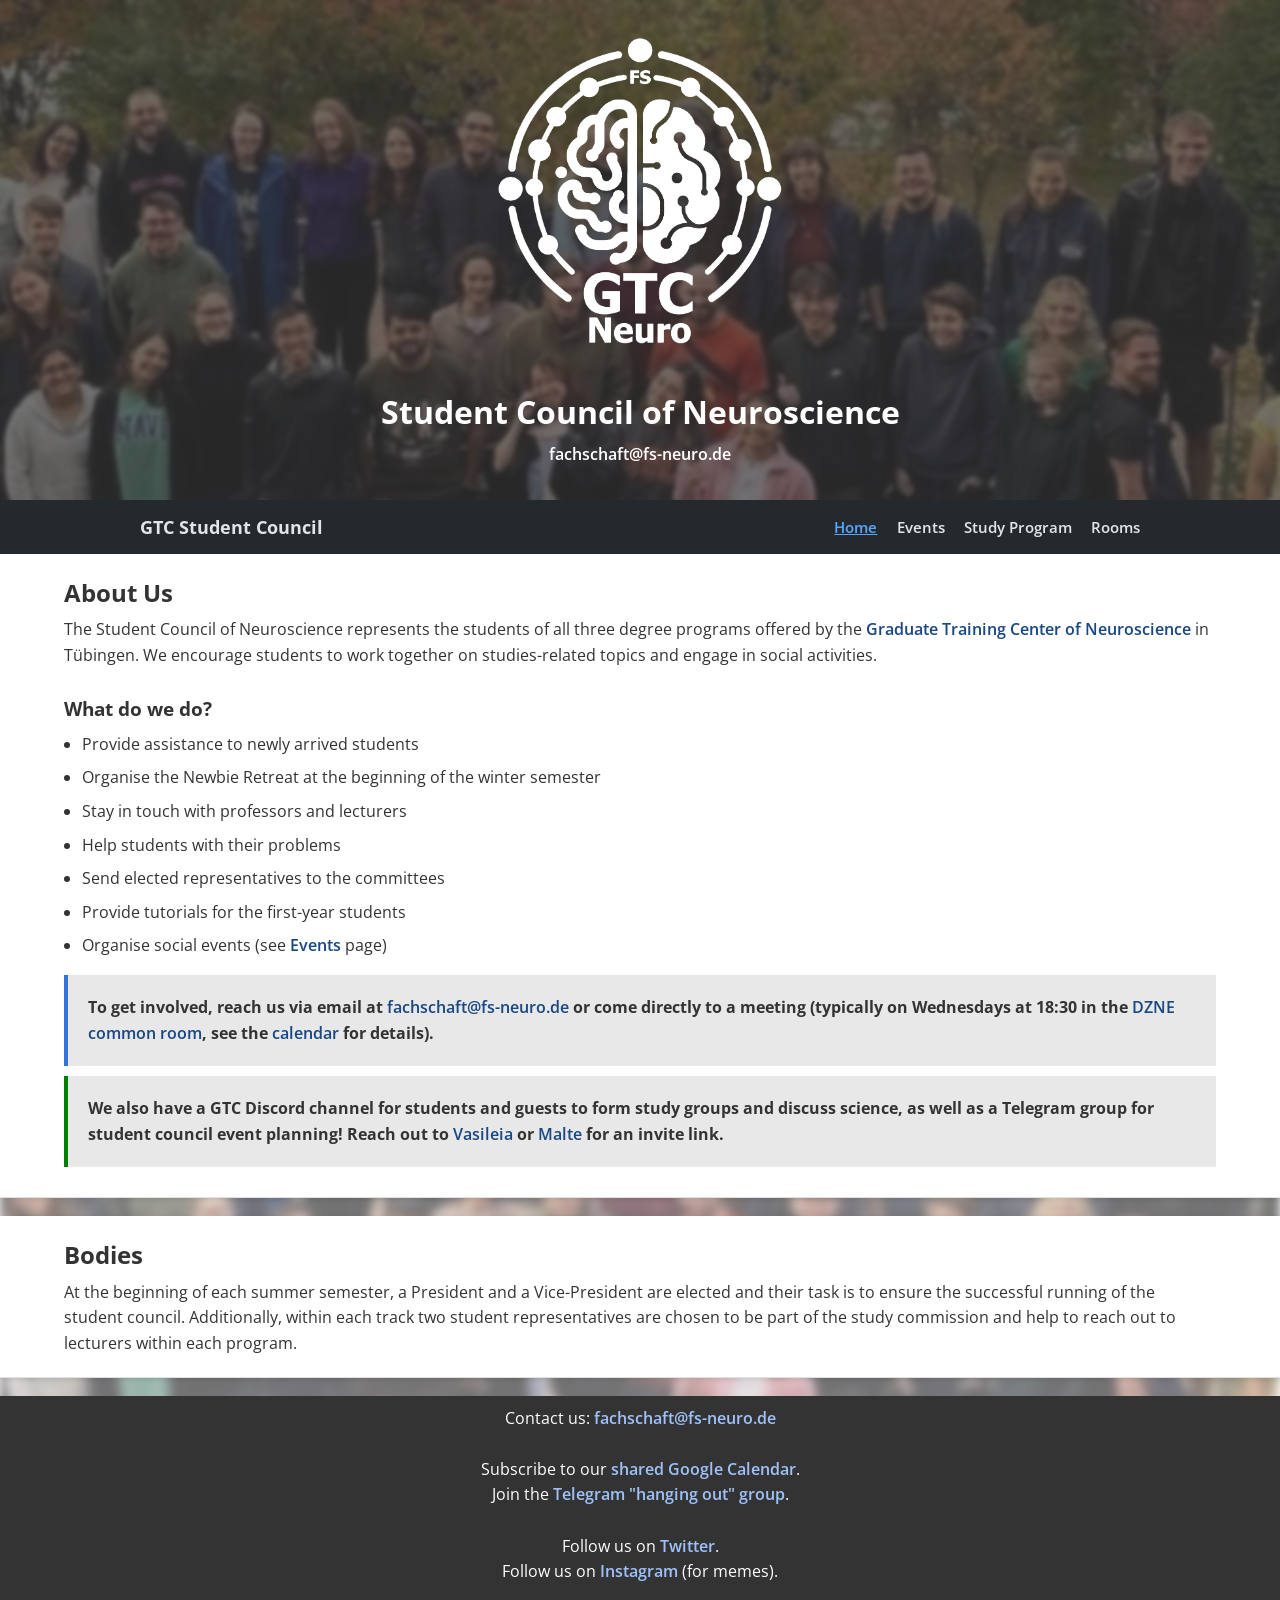
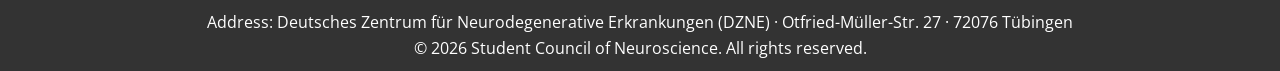
==== commit 292afff4: "Update index.html" ====
--- a/index.html
+++ b/index.html
@@ -50,7 +50,7 @@
             </ul>
 
             <div class="callout">
-            <p>To get involved, reach us via email at <a href="mailto:fachschaft@fs-neuro.de">fachschaft@fs-neuro.de</a> or come directly to a meeting (typically on Wednesdays at 18:30 in the <a href="https://fsneuro.github.io/fsneuro/lib.html">DZNE common room</a>, see <a href="https://fsneuro.github.io/fsneuro/events.html">the calendar</a> for details).</p>
+            <p>To get involved, reach us via email at <a href="mailto:fachschaft@fs-neuro.de">fachschaft@fs-neuro.de</a> or come directly to a meeting (typically on Wednesdays at 18:30 in the <a href="https://fsneuro.github.io/fsneuro/lib.html">DZNE common room</a>, see the <a href="https://fsneuro.github.io/fsneuro/events.html">calendar</a> for details).</p>
             </div>
             <br>
             <div class="callout2">
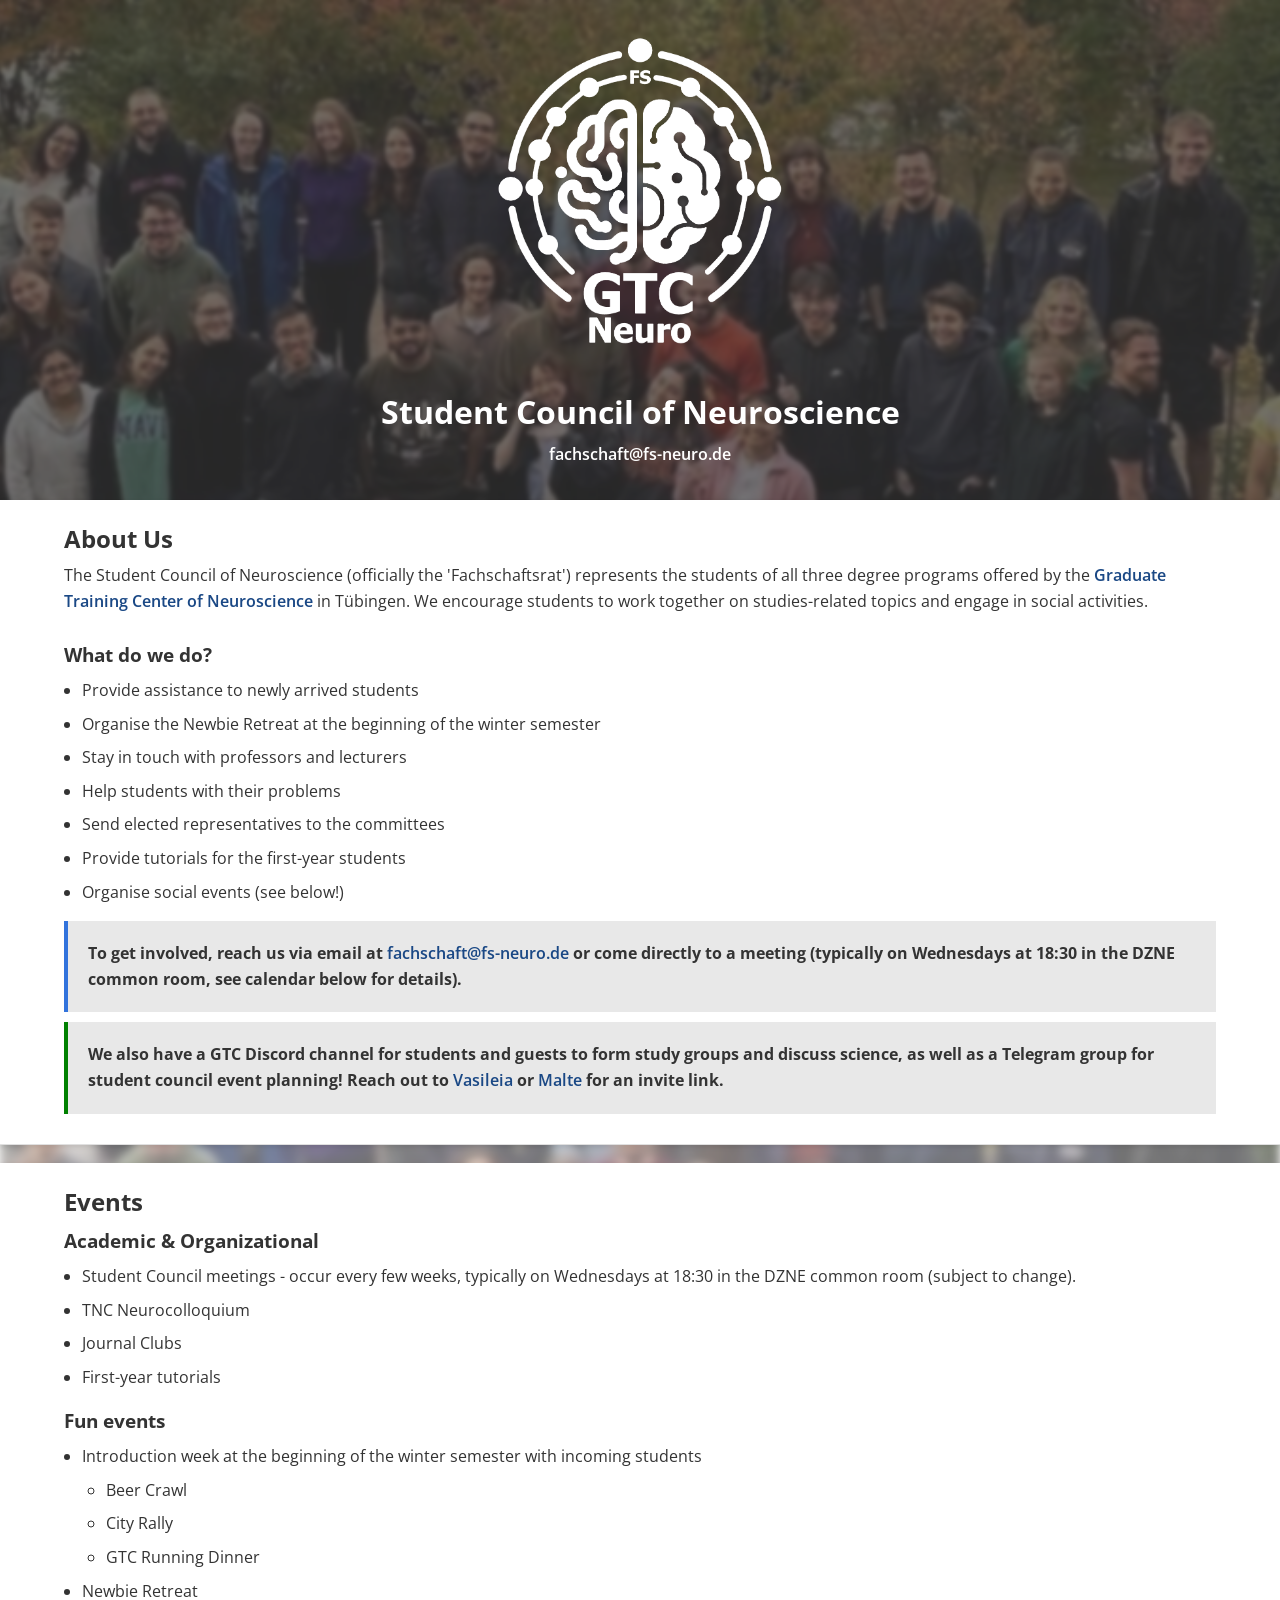
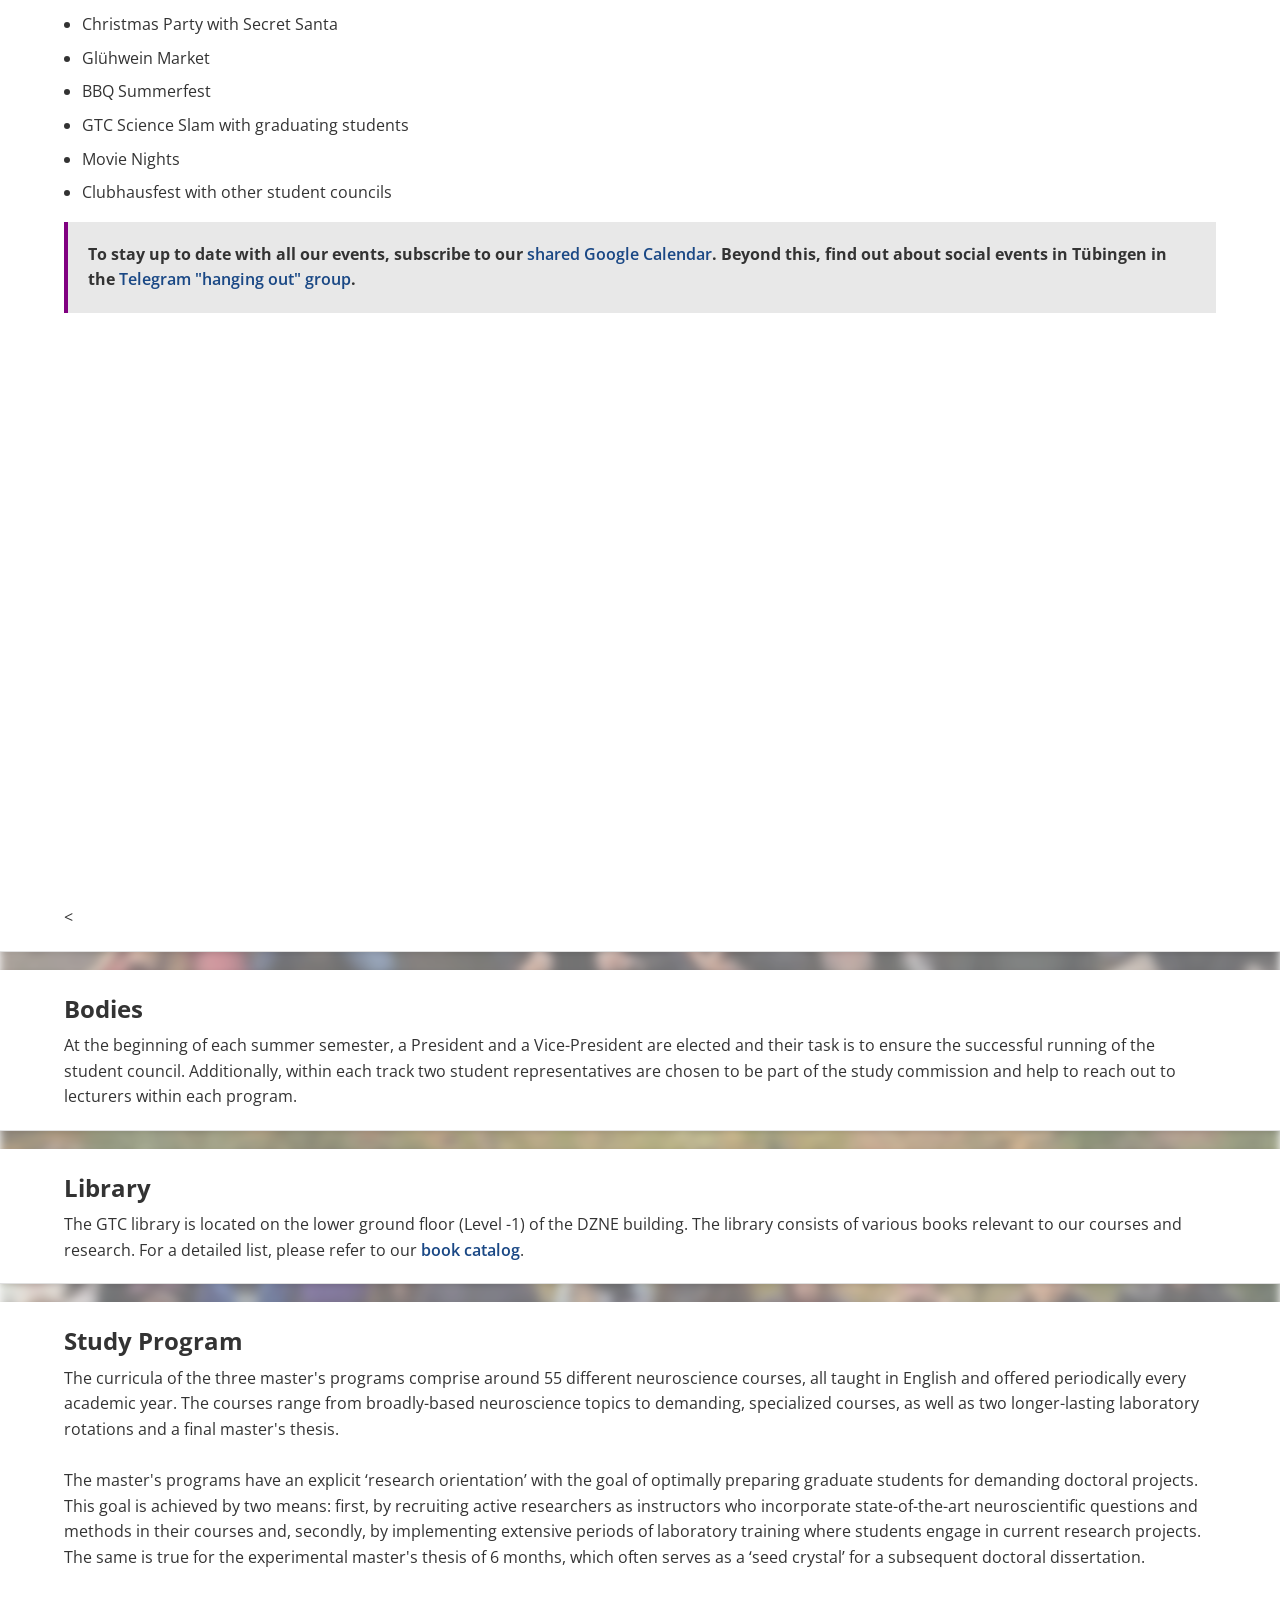
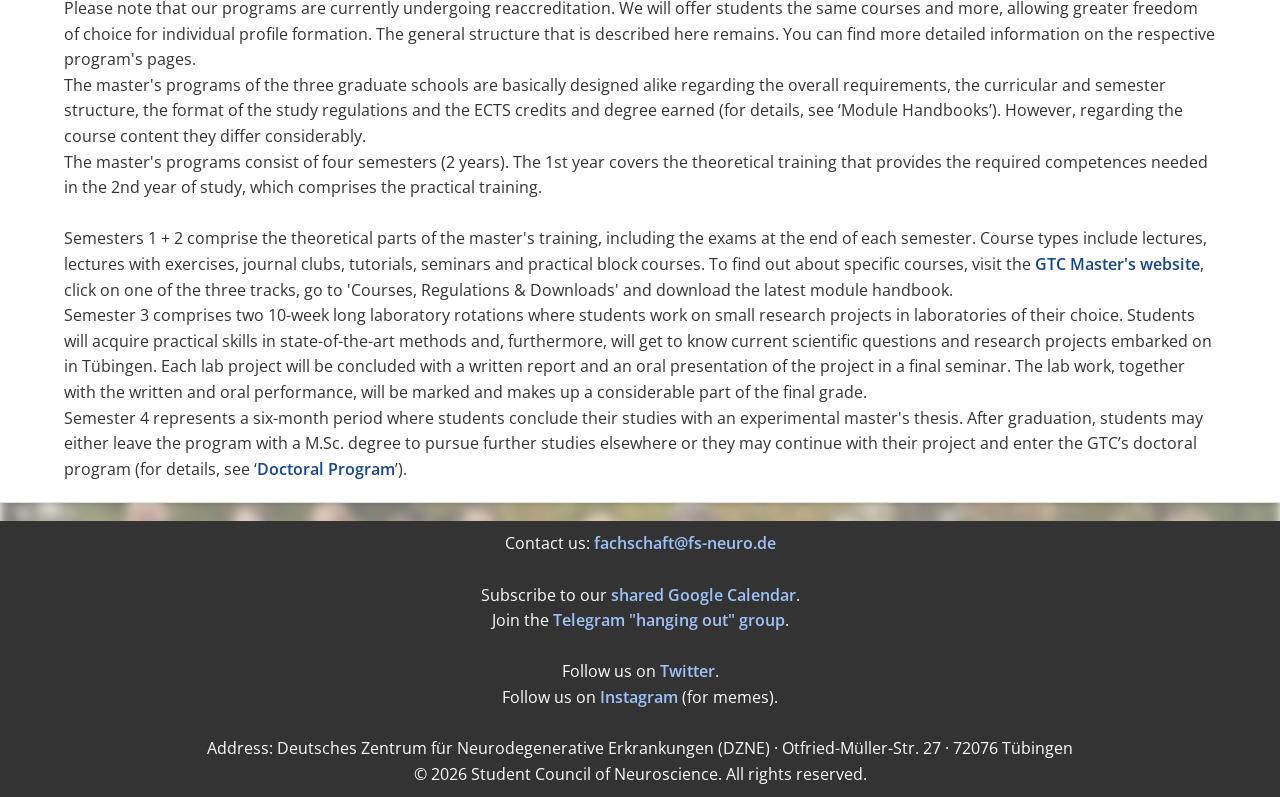
==== commit 99f8a686: "Update index.html" ====
--- a/index.html
+++ b/index.html
@@ -20,23 +20,10 @@
         </div>
     </header>
 
-    <!-- Navigation Bar -->
-    <nav class="site-nav">
-        <div class="nav-container">
-            <a href="index.html" class="nav-brand">GTC Student Council</a>
-            <div class="nav-links">
-                <a href="index.html" class="active">Home</a>
-                <a href="events.html">Events</a>
-                <a href="study-program.html">Study Program</a>
-                <a href="lib.html">Rooms</a>
-            </div>
-        </div>
-    </nav>
-
     <section>
         <div class="scroll-animation">
             <h2>About Us</h2>
-            <p>The Student Council of Neuroscience represents the students of all three degree programs offered by the <a href="https://www.neuroschool-tuebingen.de/">Graduate Training Center of Neuroscience</a> in Tübingen. We encourage students to work together on studies-related topics and engage in social activities.</p>
+            <p>The Student Council of Neuroscience (officially the 'Fachschaftsrat') represents the students of all three degree programs offered by the <a href="https://www.neuroschool-tuebingen.de/">Graduate Training Center of Neuroscience</a> in Tübingen. We encourage students to work together on studies-related topics and engage in social activities.</p>
             <br>
             <h3>What do we do?</h3>
             <ul>
@@ -46,16 +33,62 @@
                 <li>Help students with their problems</li>
                 <li>Send elected representatives to the committees</li>
                 <li>Provide tutorials for the first-year students</li>
-                <li>Organise social events (see <a href="https://fsneuro.github.io/fsneuro/events.html">Events</a> page)</li>
+                <li>Organise social events (see below!)</li>
             </ul>
 
             <div class="callout">
-            <p>To get involved, reach us via email at <a href="mailto:fachschaft@fs-neuro.de">fachschaft@fs-neuro.de</a> or come directly to a meeting (typically on Wednesdays at 18:30 in the <a href="https://fsneuro.github.io/fsneuro/lib.html">DZNE common room</a>, see the <a href="https://fsneuro.github.io/fsneuro/events.html">calendar</a> for details).</p>
+            <p>To get involved, reach us via email at <a href="mailto:fachschaft@fs-neuro.de">fachschaft@fs-neuro.de</a> or come directly to a meeting (typically on Wednesdays at 18:30 in the DZNE common room, see calendar below for details).</p>
             </div>
             <br>
             <div class="callout2">
             <p> We also have a GTC Discord channel for students and guests to form study groups and discuss science, as well as a Telegram group for student council event planning! Reach out to <a href="https://t.me/vasileiaskl">Vasileia</a> or <a href="https://t.me/mal_tek">Malte</a> for an invite link.</p>
             </div>
+        </div>
+    </section>   
+
+    <!-- Events Section -->
+    <section id="events">
+        <div class="scroll-animation">
+            <h2>Events</h2>
+            <h3>Academic & Organizational</h3>
+            <ul>
+                <li>
+                    Student Council meetings - occur every few weeks, typically on Wednesdays at 18:30 in the DZNE common room (subject to change).
+                </li>
+                <li>TNC Neurocolloquium</li>
+                <li>Journal Clubs</li>
+                <li>First-year tutorials</li>
+            </ul>
+            <h3>Fun events</h3>
+            <ul>
+                <li>
+                    Introduction week at the beginning of the winter semester with incoming students
+                    <ul>
+                        <li>Beer Crawl</li>
+                        <li>City Rally</li>
+                        <li>GTC Running Dinner</li>
+                    </ul>
+                </li>
+                <li>Newbie Retreat</li>
+                <li>Christmas Party with Secret Santa</li>
+                <li>Glühwein Market</li>
+                <li>BBQ Summerfest</li>
+                <li>GTC Science Slam with graduating students</li>
+                <li>Movie Nights</li>
+                <li>Clubhausfest with other student councils</li>
+            </ul>
+
+            <div class="callout3">
+                <p>To stay up to date with all our events, subscribe to our <a href="https://calendar.google.com/calendar/u/0?cid=NzgxNDgyOGUyZGNlMDJkZGMzODI5ZjZhM2Y2NTk3ZTMyMmFkNTI2OGQ1N2U0Y2ZlYzFlNTBiNWQ2YTU5ZjQ2N0Bncm91cC5jYWxlbmRhci5nb29nbGUuY29t">shared Google Calendar</a>. Beyond this, find out about social events in Tübingen in the <a href="https://t.me/+iCToRaOh5ek5MDE0">Telegram "hanging out" group</a>.</p>
+                    </div>
+
+            <!-- Google Calendar Embed Code -->
+            <<iframe 
+                src="https://calendar.google.com/calendar/embed?src=7814828e2dce02ddc3829f6a3f6597e322ad5268d57e4cfec1e50b5d6a59f467%40group.calendar.google.com&ctz=Europe%2FBelgrade" 
+                style="border: 0; width: 100%; max-width: 800px; height: 600px;" 
+                frameborder="0" 
+                scrolling="no">
+            </iframe>
         </div>
     </section>
 
@@ -65,12 +98,36 @@
         <p>At the beginning of each summer semester, a President and a Vice-President are elected and their task is to ensure the successful running of the student council. Additionally, within each track two student representatives are chosen to be part of the study commission and help to reach out to lecturers within each program.</p>
     </section>
 
+
+    <!-- Library Section -->
+    <section id="library">
+        <h2>Library</h2>
+        <p>The GTC library is located on the lower ground floor (Level -1) of the DZNE building. The library consists of various books relevant to our courses and research. For a detailed list, please refer to our <a href="https://www.neuroschool-tuebingen.de/fileadmin/user_upload/documents/others/Books-Categories_May2019.pdf" target="_blank">book catalog</a>.</p>
+    </section>
+
+    <!-- Study Program Section -->
+    <section id="study-program">
+        <h2>Study Program</h2>
+        <p>The curricula of the three master's programs comprise around 55 different neuroscience courses, all taught in English and offered periodically every academic year. The courses range from broadly-based neuroscience topics to demanding, specialized courses, as well as two longer-lasting laboratory rotations and a final master's thesis.</p>
+        <br>
+        <p>The master's programs have an explicit ‘research orientation’ with the goal of optimally preparing graduate students for demanding doctoral projects. This goal is achieved by two means: first, by recruiting active researchers as instructors who incorporate state-of-the-art neuroscientific questions and methods in their courses and, secondly, by implementing extensive periods of laboratory training where students engage in current research projects. The same is true for the experimental master's thesis of 6 months, which often serves as a ‘seed crystal’ for a subsequent doctoral dissertation.</p>
+        <br>
+        <p>Please note that our programs are currently undergoing reaccreditation. We will offer students the same courses and more, allowing greater freedom of choice for individual profile formation. The general structure that is described here remains. You can find more detailed information on the respective program's pages.</p>
+        <p>The master's programs of the three graduate schools are basically designed alike regarding the overall requirements, the curricular and semester structure, the format of the study regulations and the ECTS credits and degree earned (for details, see ‘Module Handbooks’). However, regarding the course content they differ considerably.</p>
+        <p>The master's programs consist of four semesters (2 years). The 1st year covers the theoretical training that provides the required competences needed in the 2nd year of study, which comprises the practical training.</p>
+        <br>
+        <p>Semesters 1 + 2 comprise the theoretical parts of the master's training, including the exams at the end of each semester. Course types include lectures, lectures with exercises, journal clubs, tutorials, seminars and practical block courses. To find out about specific courses, visit the <a href="https://www.neuroschool-tuebingen.de/master/">GTC Master's website</a>, click on one of the three tracks, go to 'Courses, Regulations & Downloads' and download the latest module handbook.</p>
+        <p>Semester 3 comprises two 10-week long laboratory rotations where students work on small research projects in laboratories of their choice. Students will acquire practical skills in state-of-the-art methods and, furthermore, will get to know current scientific questions and research projects embarked on in Tübingen. Each lab project will be concluded with a written report and an oral presentation of the project in a final seminar. The lab work, together with the written and oral performance, will be marked and makes up a considerable part of the final grade.</p>
+        <p>Semester 4 represents a six-month period where students conclude their studies with an experimental master's thesis. After graduation, students may either leave the program with a M.Sc. degree to pursue further studies elsewhere or they may continue with their project and enter the GTC’s doctoral program (for details, see ‘<a href="https://www.neuroschool-tuebingen.de/phd/">Doctoral Program</a>’).</p>
+    </section>
+
+
     <!-- Footer -->
     <footer>
         <p>Contact us: <a href="mailto:fachschaft@fs-neuro.de">fachschaft@fs-neuro.de</a></p>
         <br>
         <p>Subscribe to our <a href="https://calendar.google.com/calendar/u/0?cid=NzgxNDgyOGUyZGNlMDJkZGMzODI5ZjZhM2Y2NTk3ZTMyMmFkNTI2OGQ1N2U0Y2ZlYzFlNTBiNWQ2YTU5ZjQ2N0Bncm91cC5jYWxlbmRhci5nb29nbGUuY29t">shared Google Calendar</a>.</p>
-        <p>Join the <a href="https://t.me/+iCToRaOh5ek5MDE0">Telegram "hanging out" group</a>.</p>
+        <p>Join the <a href="https://t.me/+iCToRaOh5ek5MDE0">Telegram "hanging out" group</a>.</p></p>
         <br>
         <p>Follow us on <a href="https://x.com/GTCTueSC">Twitter</a>.</p>
         <p>Follow us on <a href="https://www.instagram.com/gtcneuro/?hl=en">Instagram</a> (for memes).</p>
@@ -78,5 +135,6 @@
         <p>Address: Deutsches Zentrum für Neurodegenerative Erkrankungen (DZNE) · Otfried-Müller-Str. 27 · 72076 Tübingen</p>
         <p>&copy; <script>document.write(new Date().getFullYear());</script> Student Council of Neuroscience. All rights reserved.</p>
     </footer>
+
 </body>
 </html>
